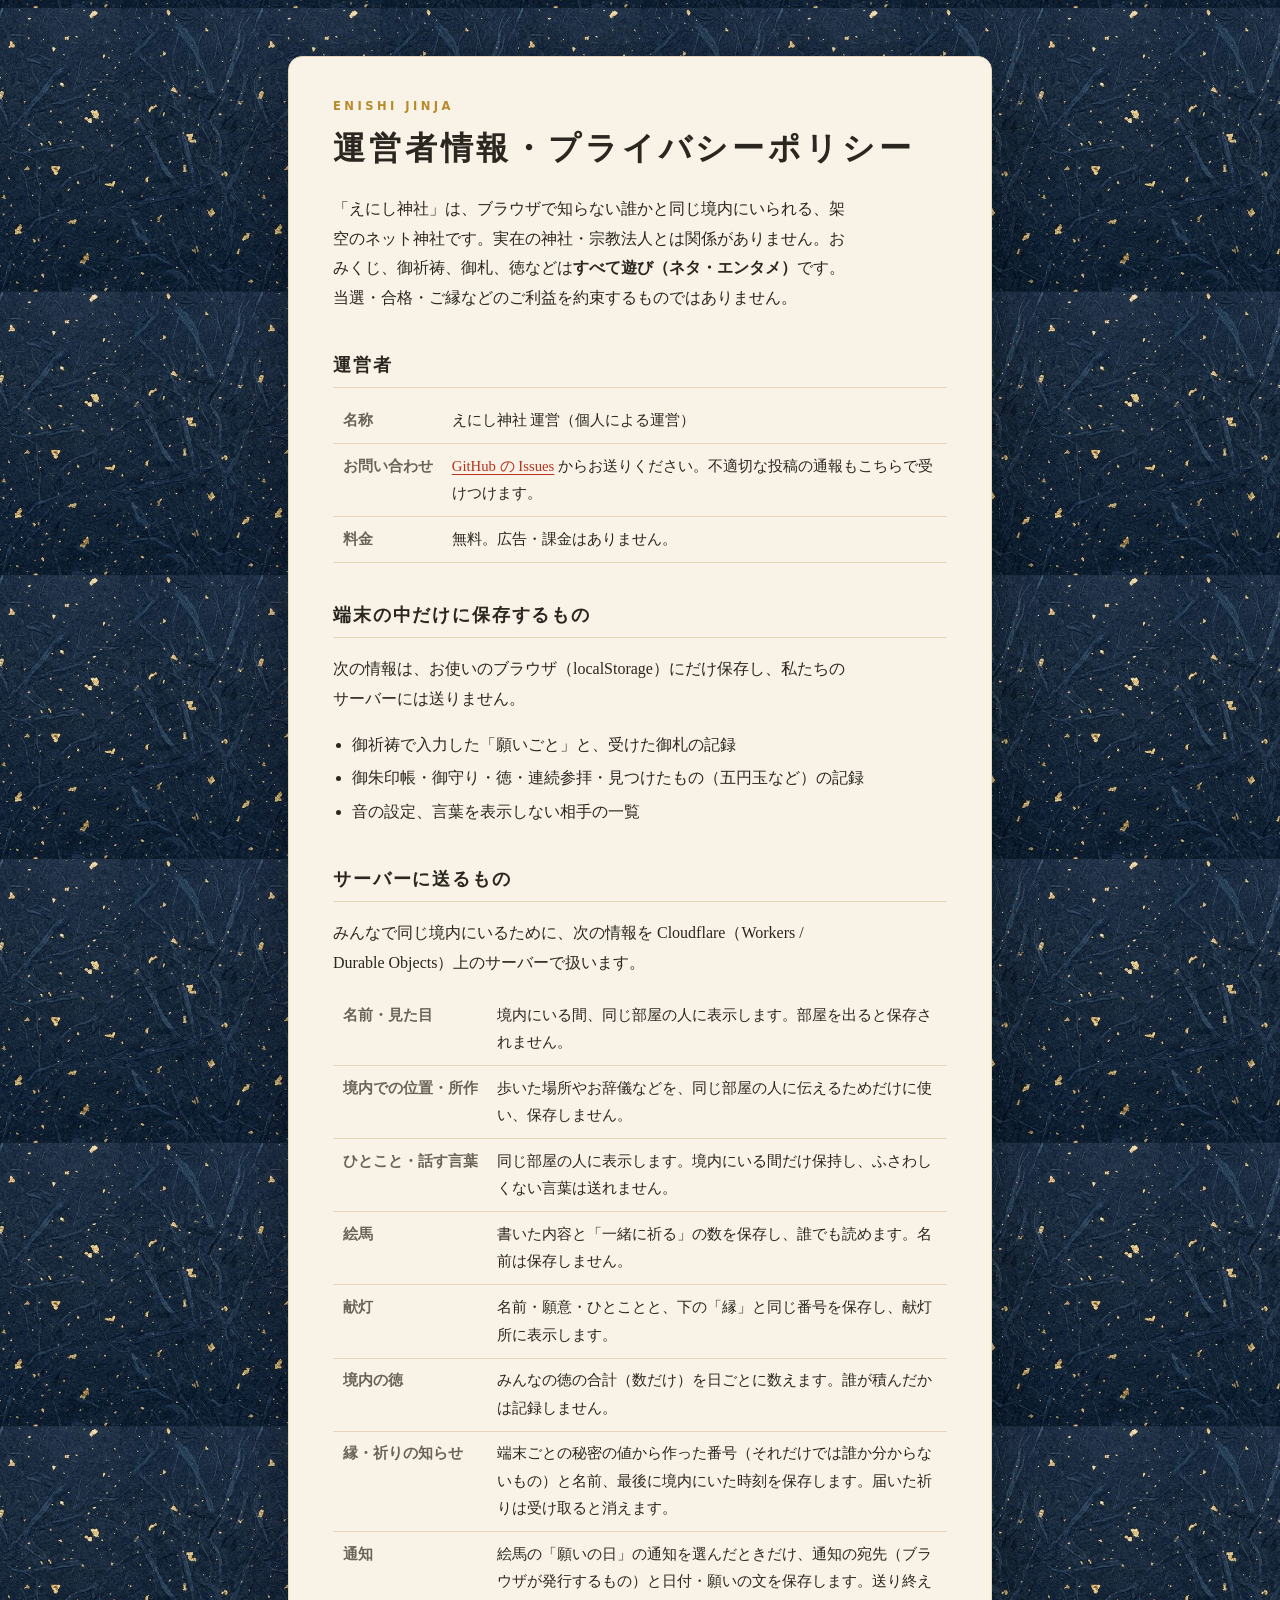
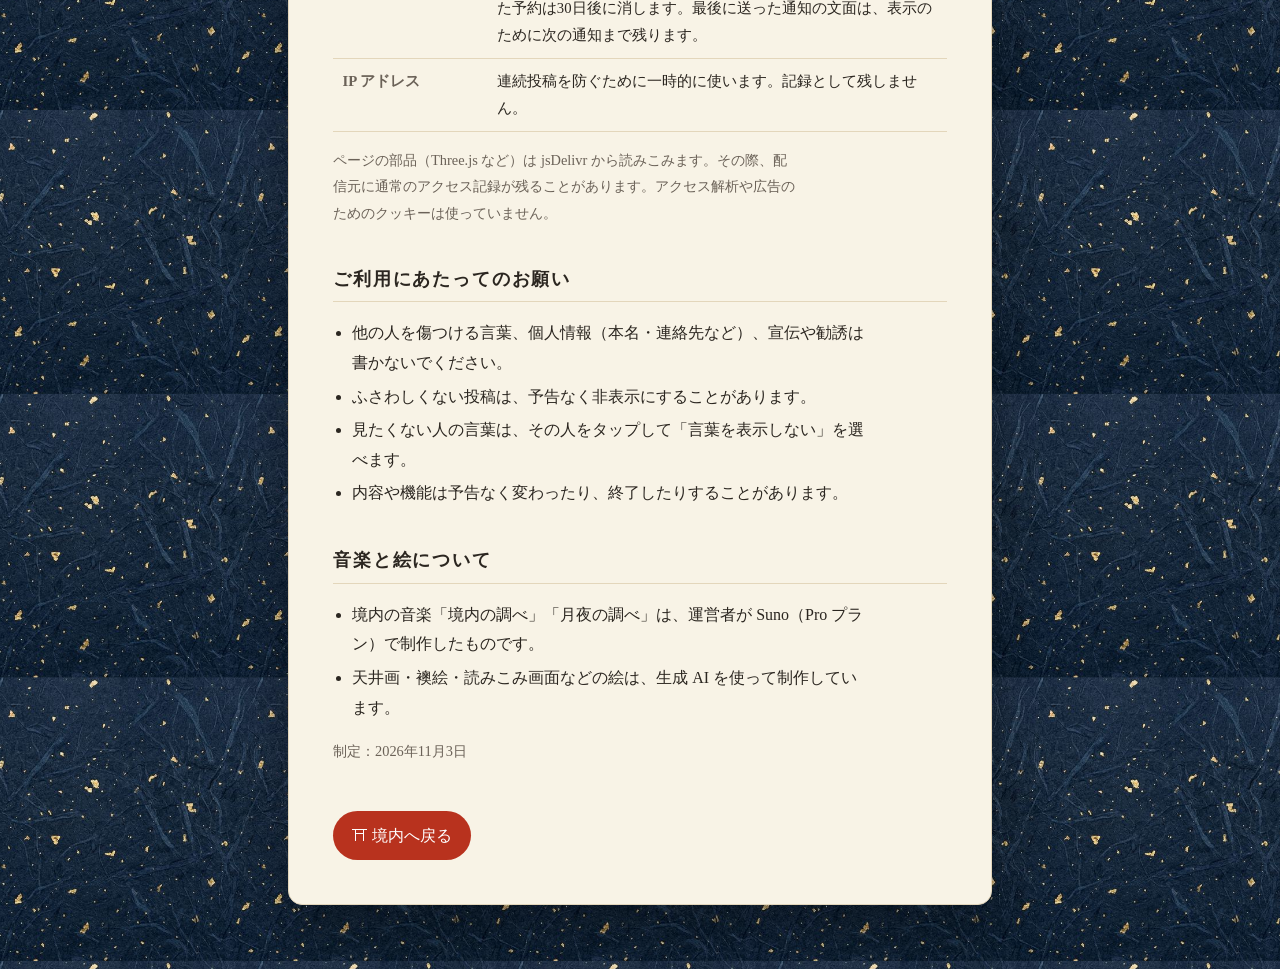
==== site/about.html @ 3bb03644 "楼門 x1.4 with roofed 回廊 around the court, AI key-art loading screen with tips, 七五三 event (banners, 千歳" ====
<!doctype html>
<html lang="ja">
<head>
<meta charset="utf-8">
<meta name="viewport" content="width=device-width,initial-scale=1,viewport-fit=cover">
<title>運営者情報・プライバシーポリシー｜えにし神社</title>
<meta name="description" content="えにし神社（ネット神社）の運営者情報、プライバシーポリシー、ご利用にあたってのお願い。">
<meta name="theme-color" content="#16201c">
<style>
:root{--bg:#0f1420;--paper:#f8f3e6;--ink:#2b2620;--muted:#6b6258;--red:#b8321e;--gold:#b88a2a;--line:#e3d6bb}
@media (prefers-color-scheme:dark){:root:not([data-theme="light"]){--paper:#1a1f2b;--ink:#efe6d3;--muted:#b3a994;--line:#323a4a;--gold:#e3b54a;--red:#f07a66;color-scheme:dark}}
:root[data-theme="dark"]{--paper:#1a1f2b;--ink:#efe6d3;--muted:#b3a994;--line:#323a4a;--gold:#e3b54a;--red:#f07a66;color-scheme:dark}
*{box-sizing:border-box}
body{margin:0;background:var(--bg) url("img/gen/washi.jpg") center/520px repeat;color:var(--ink);font:16px/1.85 "Hiragino Mincho ProN","Yu Mincho","Noto Serif JP",serif}
main{max-width:46rem;margin:0 auto;padding:clamp(24px,5vw,56px) max(16px,env(safe-area-inset-right)) 64px max(16px,env(safe-area-inset-left))}
.sheet{background:var(--paper);border:1px solid var(--line);border-radius:14px;padding:clamp(20px,4vw,44px);box-shadow:0 20px 60px rgba(0,0,0,.35)}
.kicker{margin:0;color:var(--gold);font:600 .72rem/1 system-ui,sans-serif;letter-spacing:.3em}
h1{margin:.4rem 0 1rem;font-size:clamp(1.5rem,4vw,2rem);letter-spacing:.12em;text-wrap:balance}
h2{margin:2.2rem 0 .6rem;font-size:1.15rem;letter-spacing:.1em;padding-bottom:.35rem;border-bottom:1px solid var(--line)}
p,li{max-width:65ch}
ul{padding-left:1.2em}li{margin:.25rem 0}
.note{color:var(--muted);font-size:.9rem}
a{color:var(--red);text-underline-offset:3px}
a:focus-visible{outline:2px solid var(--gold);outline-offset:3px;border-radius:2px}
table{width:100%;border-collapse:collapse;font-size:.92rem}
.tw{overflow-x:auto}
th,td{text-align:left;vertical-align:top;padding:.55rem .6rem;border-bottom:1px solid var(--line)}
th{white-space:nowrap;color:var(--muted);font-weight:600}
.back{display:inline-block;margin-top:2rem;padding:.6rem 1.2rem;border-radius:999px;background:var(--red);color:#fff;text-decoration:none}
</style>
</head>
<body>
<main>
<div class="sheet">
<p class="kicker">ENISHI JINJA</p>
<h1>運営者情報・プライバシーポリシー</h1>
<p>「えにし神社」は、ブラウザで知らない誰かと同じ境内にいられる、架空のネット神社です。実在の神社・宗教法人とは関係がありません。おみくじ、御祈祷、御札、徳などは<strong>すべて遊び（ネタ・エンタメ）</strong>です。当選・合格・ご縁などのご利益を約束するものではありません。</p>

<h2>運営者</h2>
<div class="tw"><table>
<tr><th>名称</th><td>えにし神社 運営（個人による運営）</td></tr>
<tr><th>お問い合わせ</th><td><a href="https://github.com/pdythanhduy/enishi-jinja/issues" rel="noopener">GitHub の Issues</a> からお送りください。不適切な投稿の通報もこちらで受けつけます。</td></tr>
<tr><th>料金</th><td>無料。広告・課金はありません。</td></tr>
</table></div>

<h2>端末の中だけに保存するもの</h2>
<p>次の情報は、お使いのブラウザ（localStorage）にだけ保存し、私たちのサーバーには送りません。</p>
<ul>
<li>御祈祷で入力した「願いごと」と、受けた御札の記録</li>
<li>御朱印帳・御守り・徳・連続参拝・見つけたもの（五円玉など）の記録</li>
<li>音の設定、言葉を表示しない相手の一覧</li>
</ul>

<h2>サーバーに送るもの</h2>
<p>みんなで同じ境内にいるために、次の情報を Cloudflare（Workers / Durable Objects）上のサーバーで扱います。</p>
<div class="tw"><table>
<tr><th>名前・見た目</th><td>境内にいる間、同じ部屋の人に表示します。部屋を出ると保存されません。</td></tr>
<tr><th>境内での位置・所作</th><td>歩いた場所やお辞儀などを、同じ部屋の人に伝えるためだけに使い、保存しません。</td></tr>
<tr><th>ひとこと・話す言葉</th><td>同じ部屋の人に表示します。境内にいる間だけ保持し、ふさわしくない言葉は送れません。</td></tr>
<tr><th>絵馬</th><td>書いた内容と「一緒に祈る」の数を保存し、誰でも読めます。名前は保存しません。</td></tr>
<tr><th>献灯</th><td>名前・願意・ひとことと、下の「縁」と同じ番号を保存し、献灯所に表示します。</td></tr>
<tr><th>境内の徳</th><td>みんなの徳の合計（数だけ）を日ごとに数えます。誰が積んだかは記録しません。</td></tr>
<tr><th>縁・祈りの知らせ</th><td>端末ごとの秘密の値から作った番号（それだけでは誰か分からないもの）と名前、最後に境内にいた時刻を保存します。届いた祈りは受け取ると消えます。</td></tr>
<tr><th>通知</th><td>絵馬の「願いの日」の通知を選んだときだけ、通知の宛先（ブラウザが発行するもの）と日付・願いの文を保存します。送り終えた予約は30日後に消します。最後に送った通知の文面は、表示のために次の通知まで残ります。</td></tr>
<tr><th>IP アドレス</th><td>連続投稿を防ぐために一時的に使います。記録として残しません。</td></tr>
</table></div>
<p class="note">ページの部品（Three.js など）は jsDelivr から読みこみます。その際、配信元に通常のアクセス記録が残ることがあります。アクセス解析や広告のためのクッキーは使っていません。</p>

<h2>ご利用にあたってのお願い</h2>
<ul>
<li>他の人を傷つける言葉、個人情報（本名・連絡先など）、宣伝や勧誘は書かないでください。</li>
<li>ふさわしくない投稿は、予告なく非表示にすることがあります。</li>
<li>見たくない人の言葉は、その人をタップして「言葉を表示しない」を選べます。</li>
<li>内容や機能は予告なく変わったり、終了したりすることがあります。</li>
</ul>

<h2>音楽と絵について</h2>
<ul>
<li>境内の音楽「境内の調べ」「月夜の調べ」は、運営者が Suno（Pro プラン）で制作したものです。</li>
<li>天井画・襖絵・読みこみ画面などの絵は、生成 AI を使って制作しています。</li>
</ul>

<p class="note">制定：2026年11月3日</p>
<a class="back" href="./">⛩ 境内へ戻る</a>
</div>
</main>
</body>
</html>
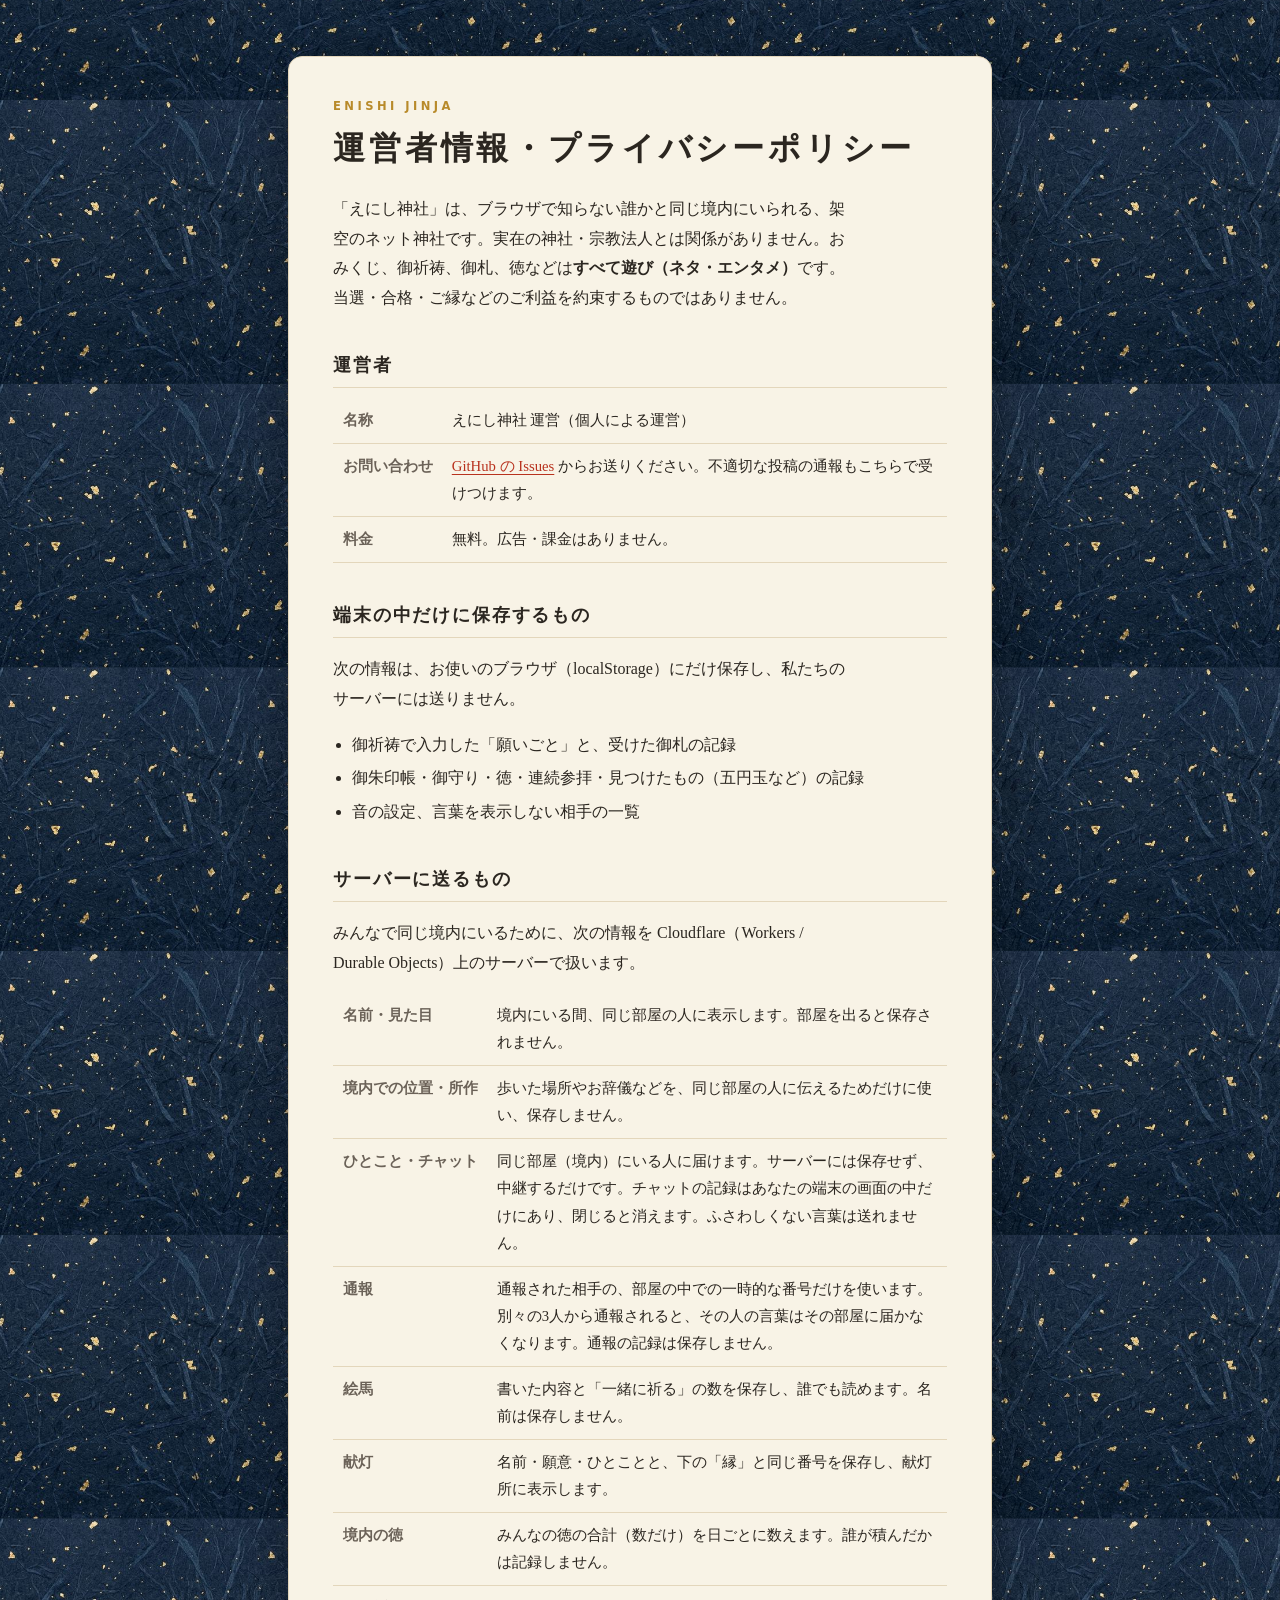
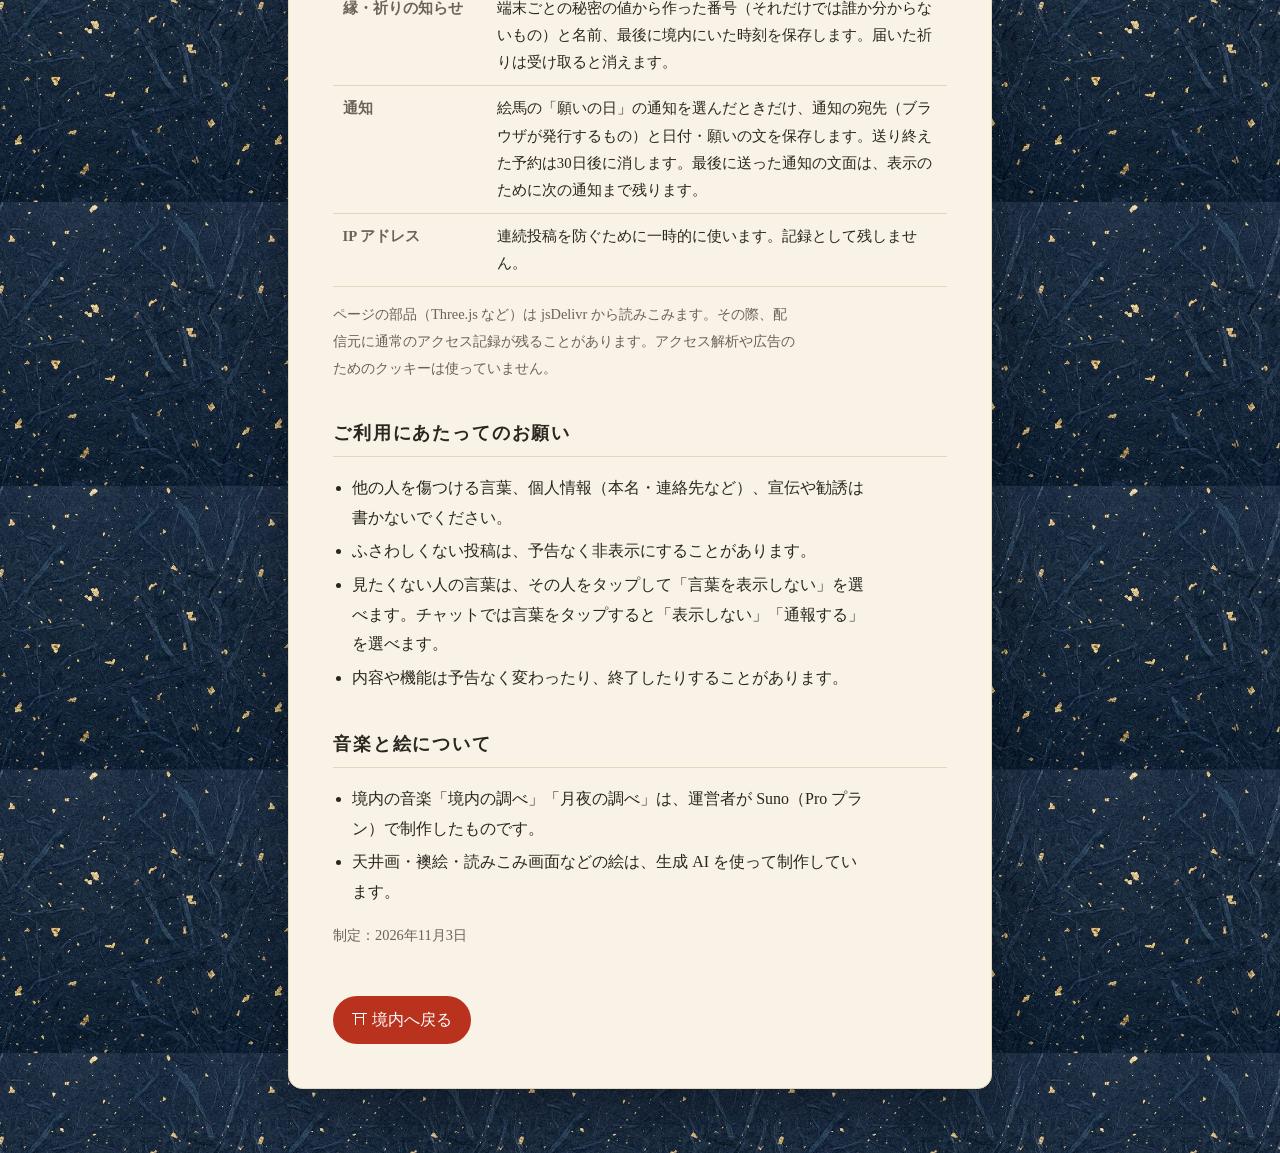
==== commit f3eb8052: "Room chat (💬 log with names and times, 60 characters, NG filter, mute and report; 3 reports silence " ====
--- a/site/about.html
+++ b/site/about.html
@@ -56,7 +56,8 @@
 <div class="tw"><table>
 <tr><th>名前・見た目</th><td>境内にいる間、同じ部屋の人に表示します。部屋を出ると保存されません。</td></tr>
 <tr><th>境内での位置・所作</th><td>歩いた場所やお辞儀などを、同じ部屋の人に伝えるためだけに使い、保存しません。</td></tr>
-<tr><th>ひとこと・話す言葉</th><td>同じ部屋の人に表示します。境内にいる間だけ保持し、ふさわしくない言葉は送れません。</td></tr>
+<tr><th>ひとこと・チャット</th><td>同じ部屋（境内）にいる人に届けます。サーバーには保存せず、中継するだけです。チャットの記録はあなたの端末の画面の中だけにあり、閉じると消えます。ふさわしくない言葉は送れません。</td></tr>
+<tr><th>通報</th><td>通報された相手の、部屋の中での一時的な番号だけを使います。別々の3人から通報されると、その人の言葉はその部屋に届かなくなります。通報の記録は保存しません。</td></tr>
 <tr><th>絵馬</th><td>書いた内容と「一緒に祈る」の数を保存し、誰でも読めます。名前は保存しません。</td></tr>
 <tr><th>献灯</th><td>名前・願意・ひとことと、下の「縁」と同じ番号を保存し、献灯所に表示します。</td></tr>
 <tr><th>境内の徳</th><td>みんなの徳の合計（数だけ）を日ごとに数えます。誰が積んだかは記録しません。</td></tr>
@@ -70,7 +71,7 @@
 <ul>
 <li>他の人を傷つける言葉、個人情報（本名・連絡先など）、宣伝や勧誘は書かないでください。</li>
 <li>ふさわしくない投稿は、予告なく非表示にすることがあります。</li>
-<li>見たくない人の言葉は、その人をタップして「言葉を表示しない」を選べます。</li>
+<li>見たくない人の言葉は、その人をタップして「言葉を表示しない」を選べます。チャットでは言葉をタップすると「表示しない」「通報する」を選べます。</li>
 <li>内容や機能は予告なく変わったり、終了したりすることがあります。</li>
 </ul>
 
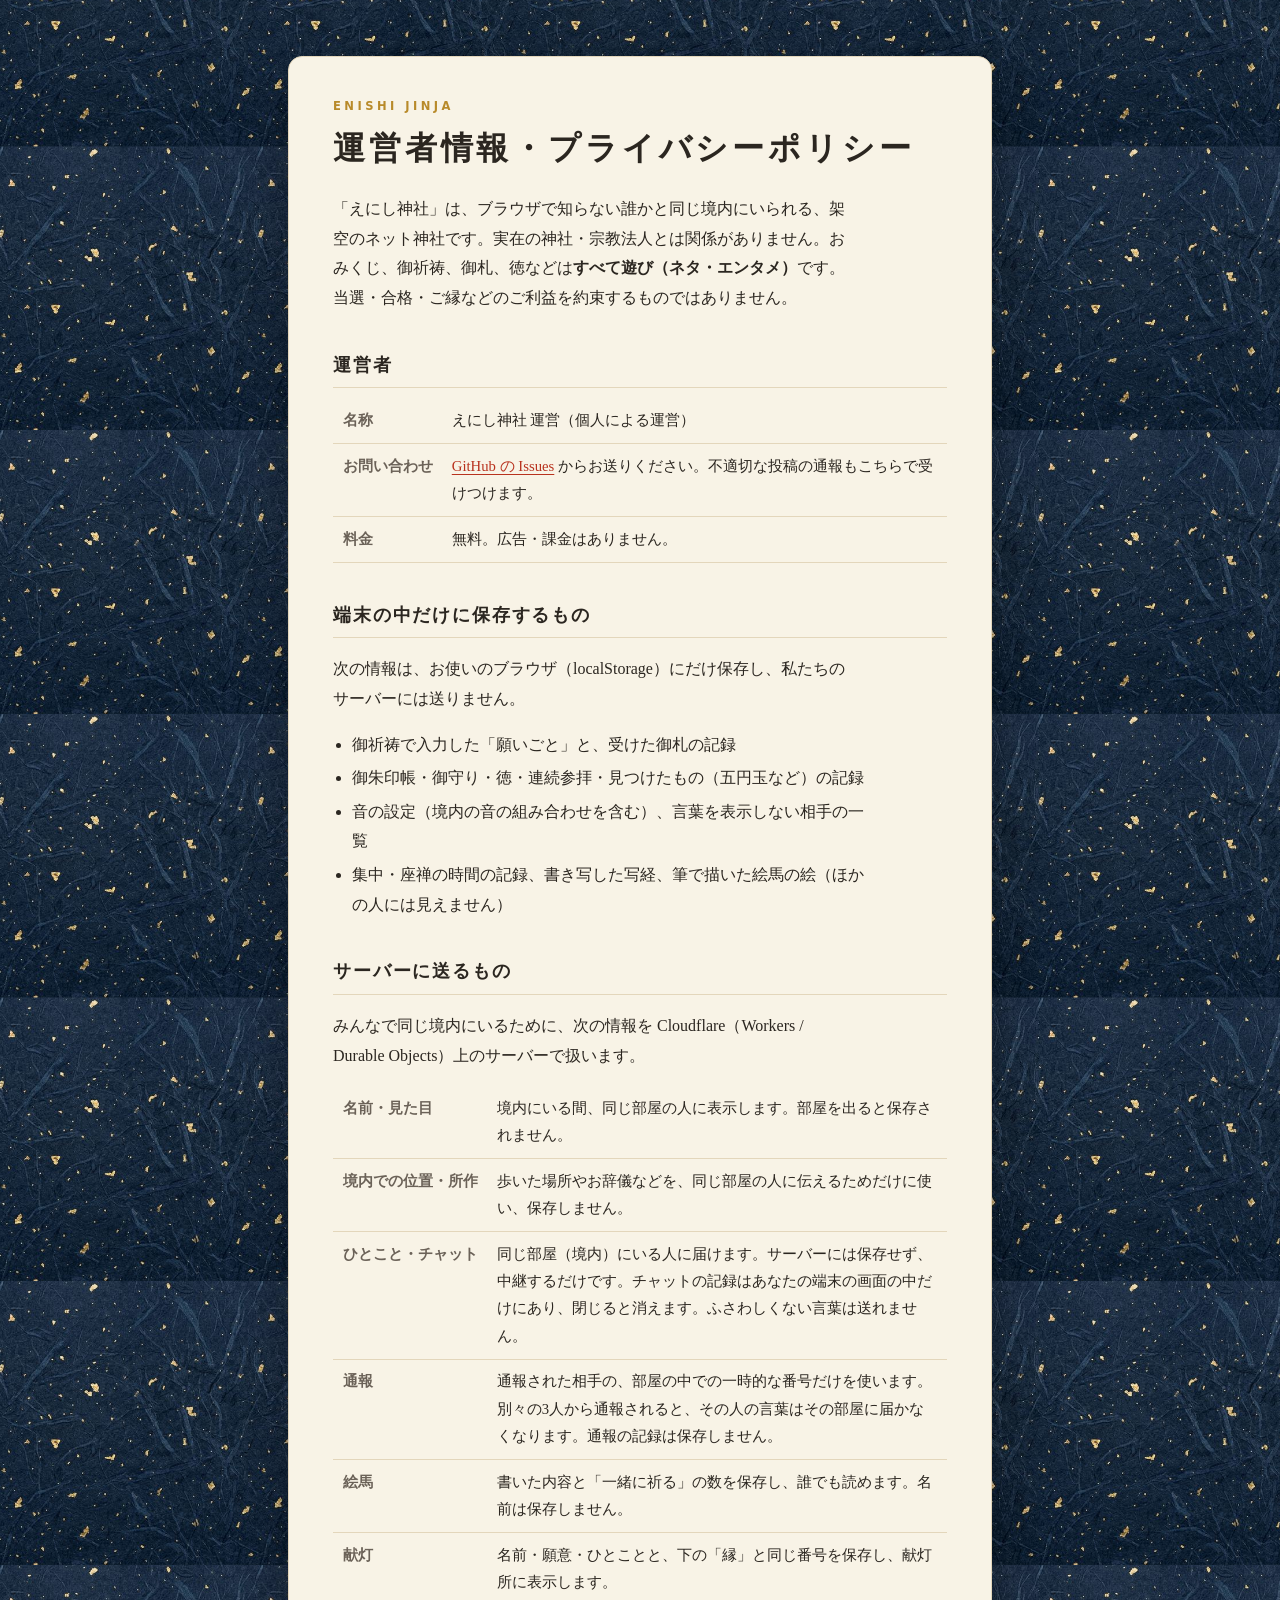
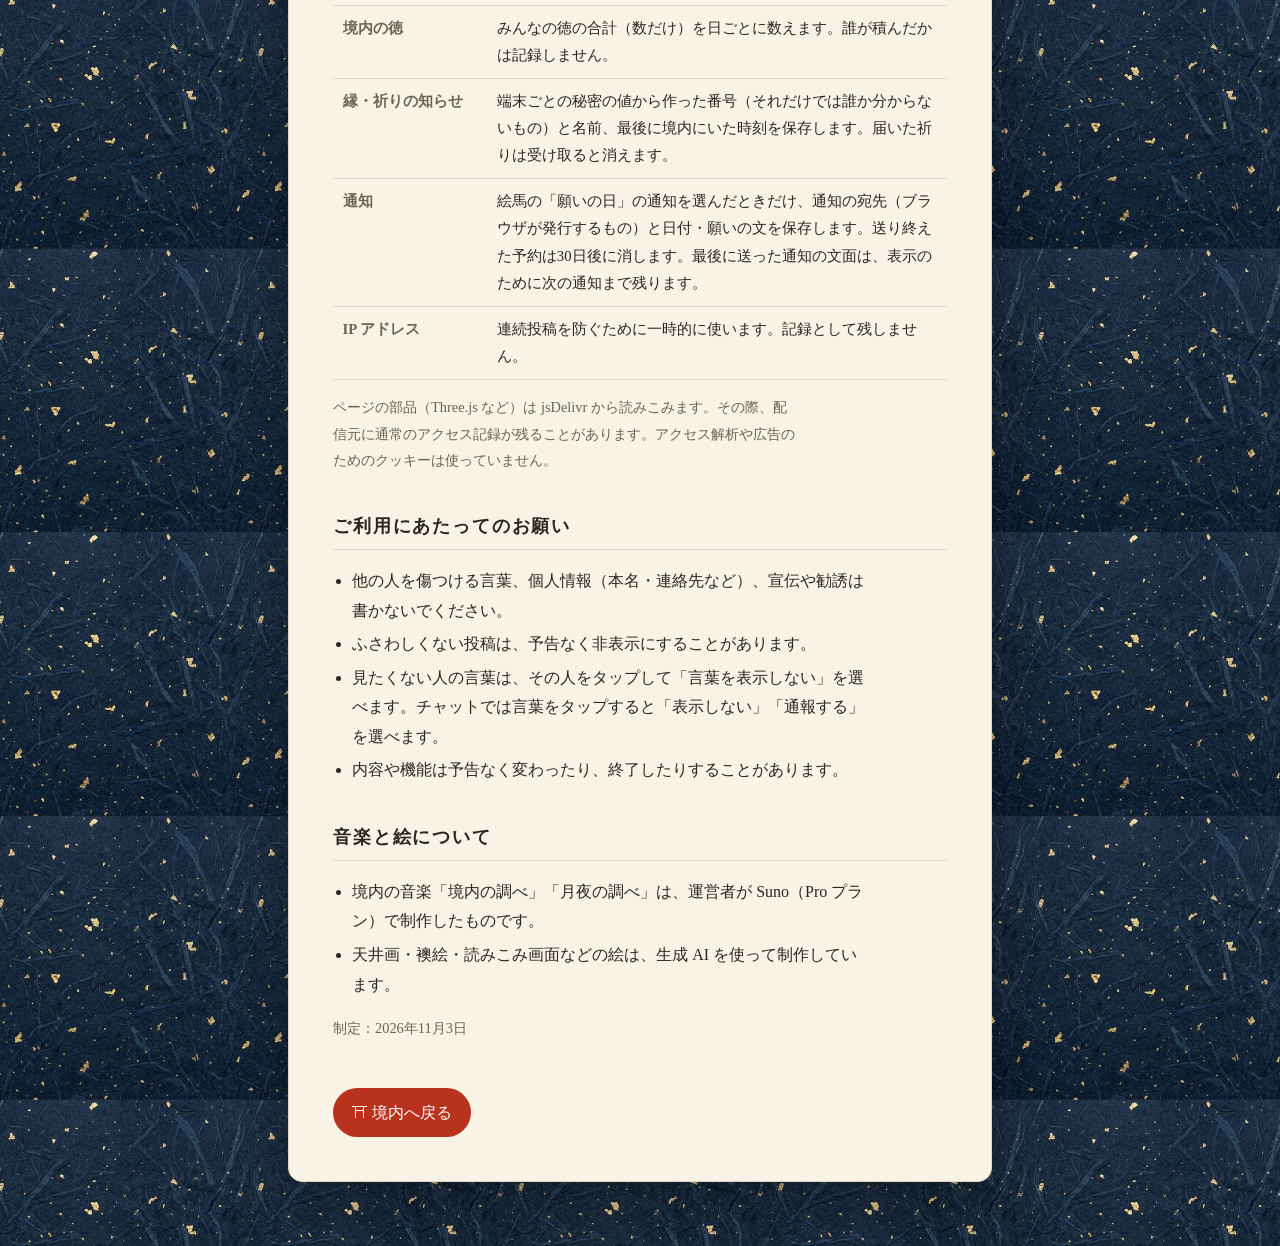
==== commit 52507534: "静のひととき for long stays: 集中・座禅 timer (15 to 60 minutes, three seats, 4-7-8 breathing, +5 徳 per 5 minut" ====
--- a/site/about.html
+++ b/site/about.html
@@ -48,7 +48,8 @@
 <ul>
 <li>御祈祷で入力した「願いごと」と、受けた御札の記録</li>
 <li>御朱印帳・御守り・徳・連続参拝・見つけたもの（五円玉など）の記録</li>
-<li>音の設定、言葉を表示しない相手の一覧</li>
+<li>音の設定（境内の音の組み合わせを含む）、言葉を表示しない相手の一覧</li>
+<li>集中・座禅の時間の記録、書き写した写経、筆で描いた絵馬の絵（ほかの人には見えません）</li>
 </ul>
 
 <h2>サーバーに送るもの</h2>
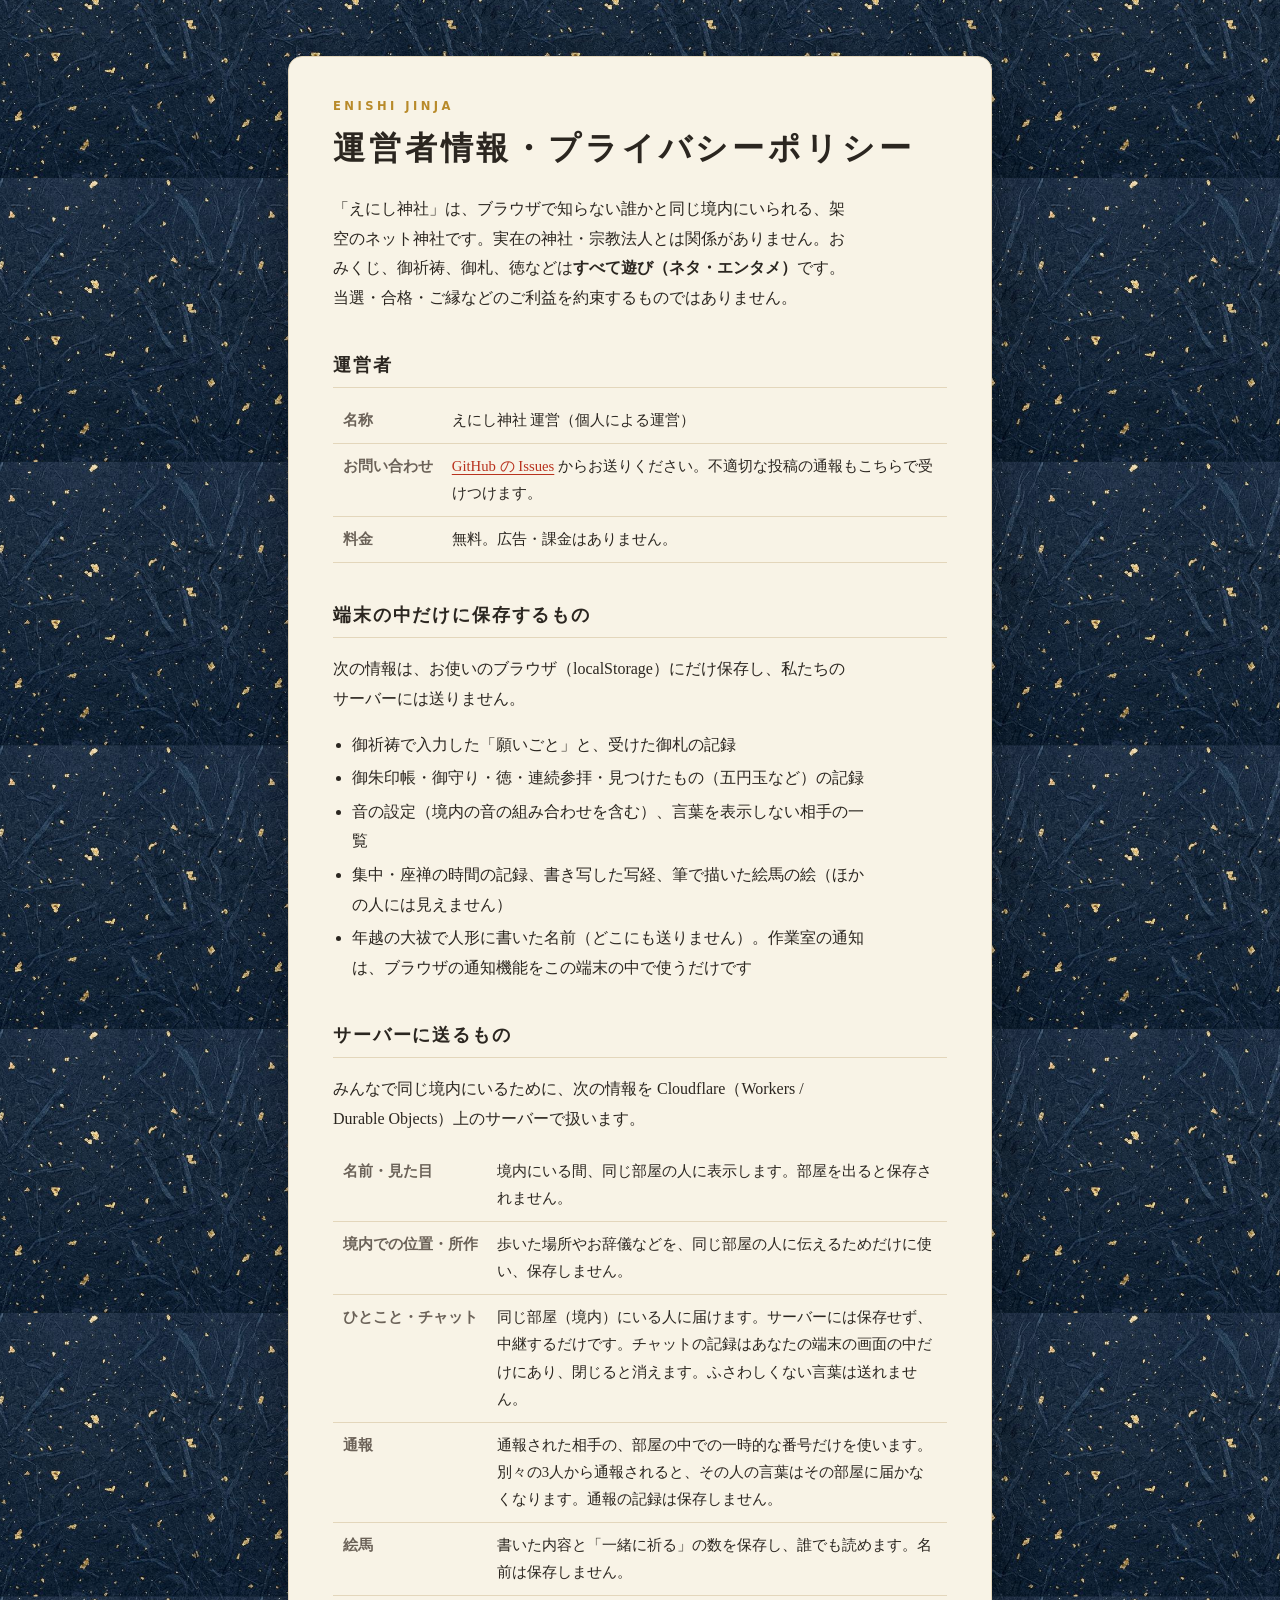
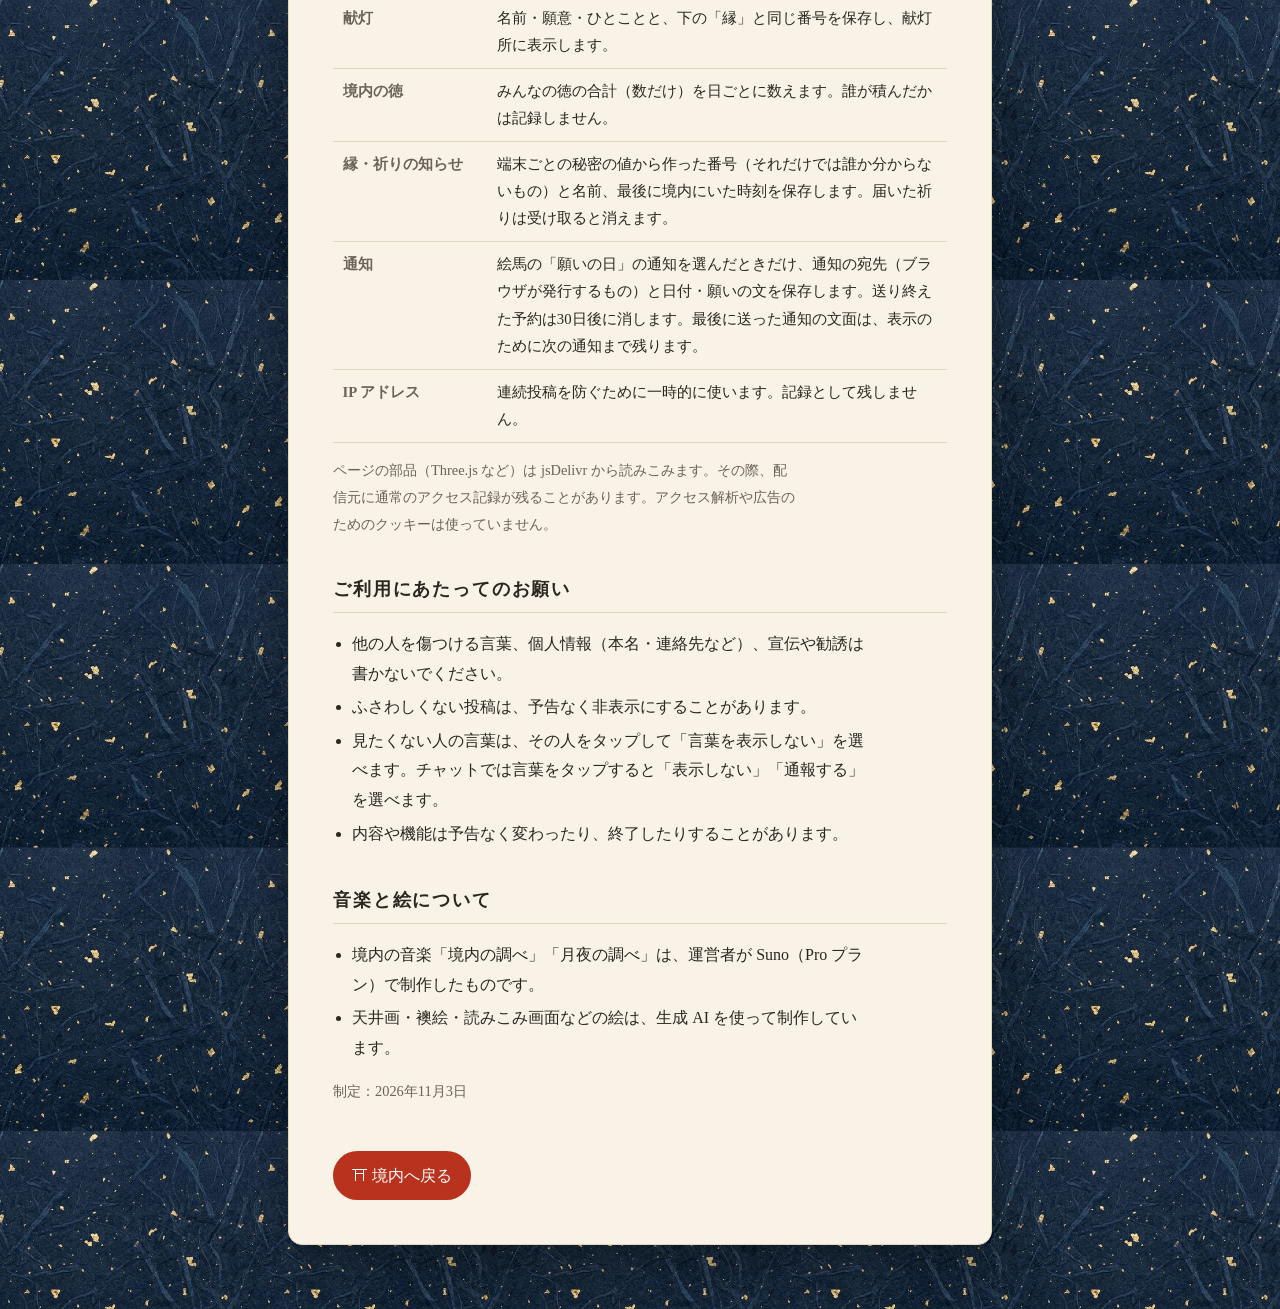
==== commit 0e42cb58: "Welcome cards for first visits; live chip showing which work room has people (tap to join); break an" ====
--- a/site/about.html
+++ b/site/about.html
@@ -50,6 +50,7 @@
 <li>御朱印帳・御守り・徳・連続参拝・見つけたもの（五円玉など）の記録</li>
 <li>音の設定（境内の音の組み合わせを含む）、言葉を表示しない相手の一覧</li>
 <li>集中・座禅の時間の記録、書き写した写経、筆で描いた絵馬の絵（ほかの人には見えません）</li>
+<li>年越の大祓で人形に書いた名前（どこにも送りません）。作業室の通知は、ブラウザの通知機能をこの端末の中で使うだけです</li>
 </ul>
 
 <h2>サーバーに送るもの</h2>
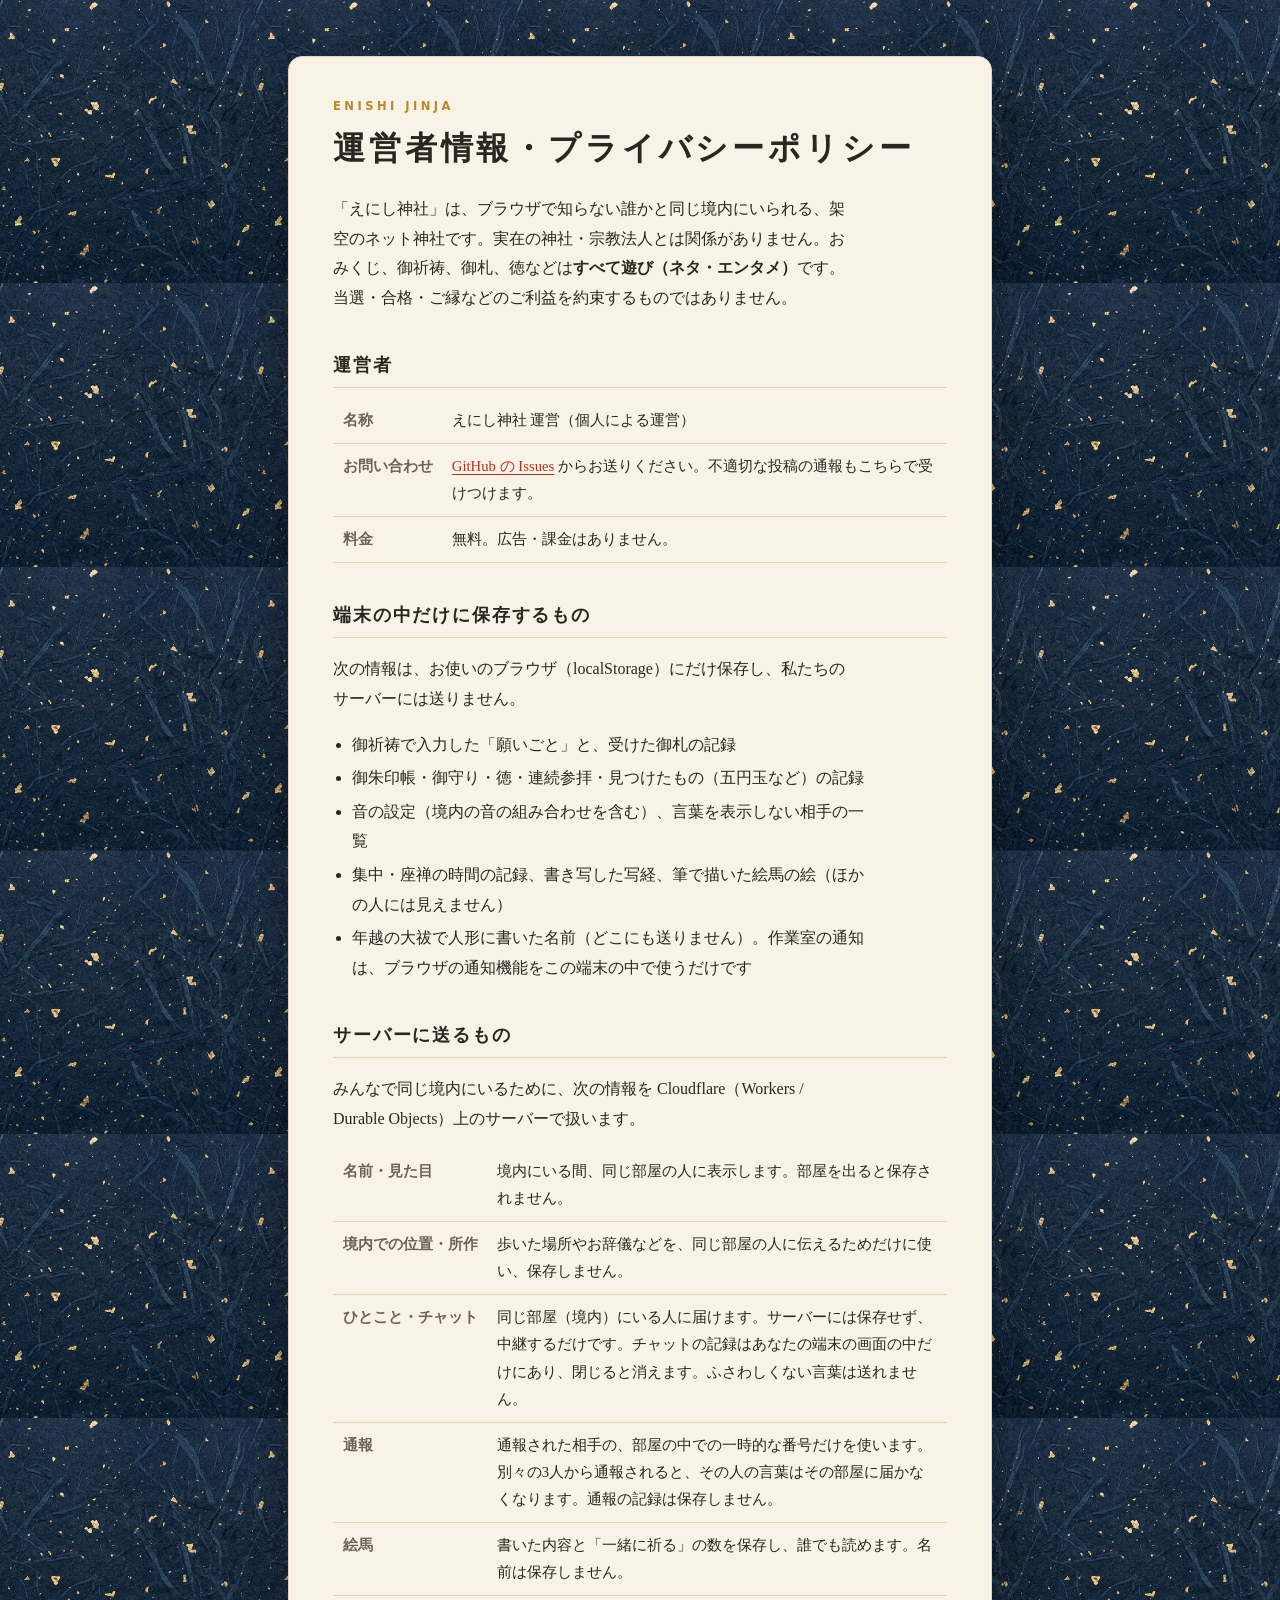
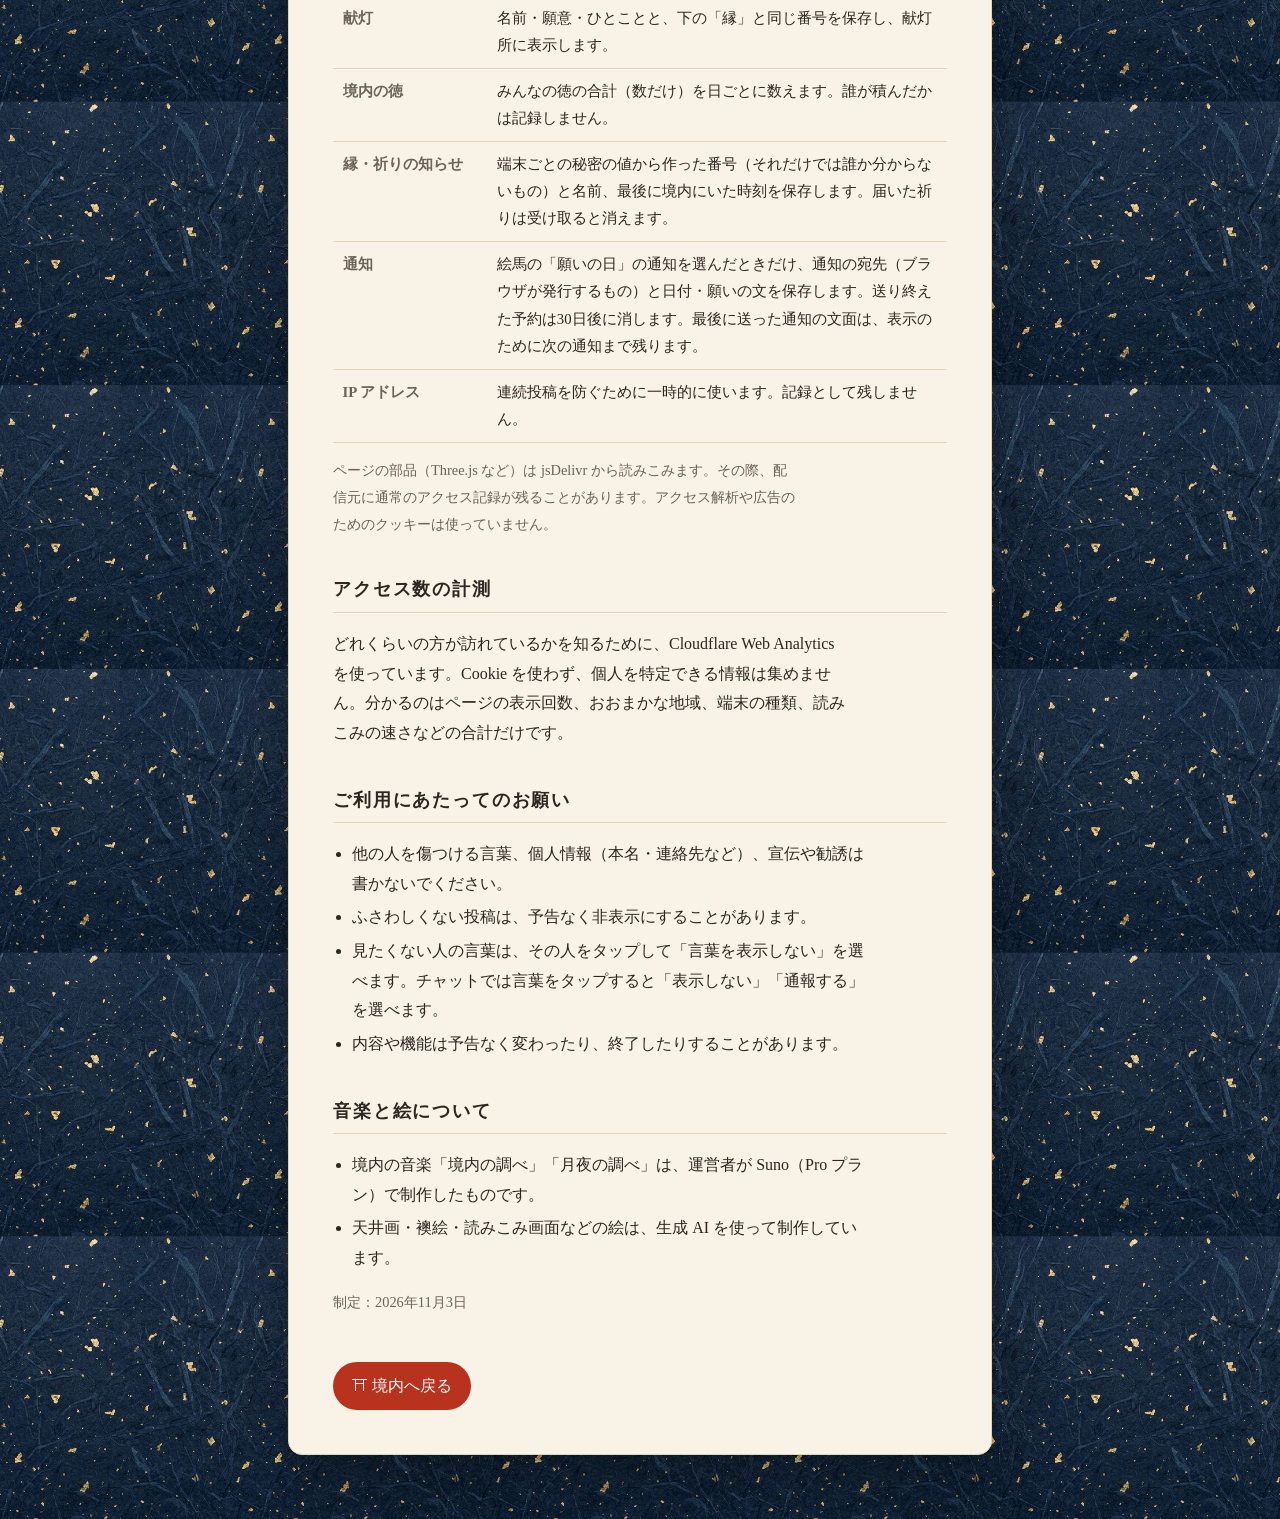
==== commit e2dd724f: "Cloudflare Web Analytics beacon (cookieless) on the site and privacy page note; remove the old tap-t" ====
--- a/site/about.html
+++ b/site/about.html
@@ -69,6 +69,9 @@
 </table></div>
 <p class="note">ページの部品（Three.js など）は jsDelivr から読みこみます。その際、配信元に通常のアクセス記録が残ることがあります。アクセス解析や広告のためのクッキーは使っていません。</p>
 
+<h2>アクセス数の計測</h2>
+<p>どれくらいの方が訪れているかを知るために、Cloudflare Web Analytics を使っています。Cookie を使わず、個人を特定できる情報は集めません。分かるのはページの表示回数、おおまかな地域、端末の種類、読みこみの速さなどの合計だけです。</p>
+
 <h2>ご利用にあたってのお願い</h2>
 <ul>
 <li>他の人を傷つける言葉、個人情報（本名・連絡先など）、宣伝や勧誘は書かないでください。</li>
@@ -87,5 +90,6 @@
 <a class="back" href="./">⛩ 境内へ戻る</a>
 </div>
 </main>
+<!-- Cloudflare Web Analytics（Cookieなし・個人を特定しないアクセス数の計測） --><script type='module' src='https://static.cloudflareinsights.com/beacon.min.js' data-cf-beacon='{"token": "4a25d86b55fe43a88d2cd483884a167c"}'></script>
 </body>
 </html>
